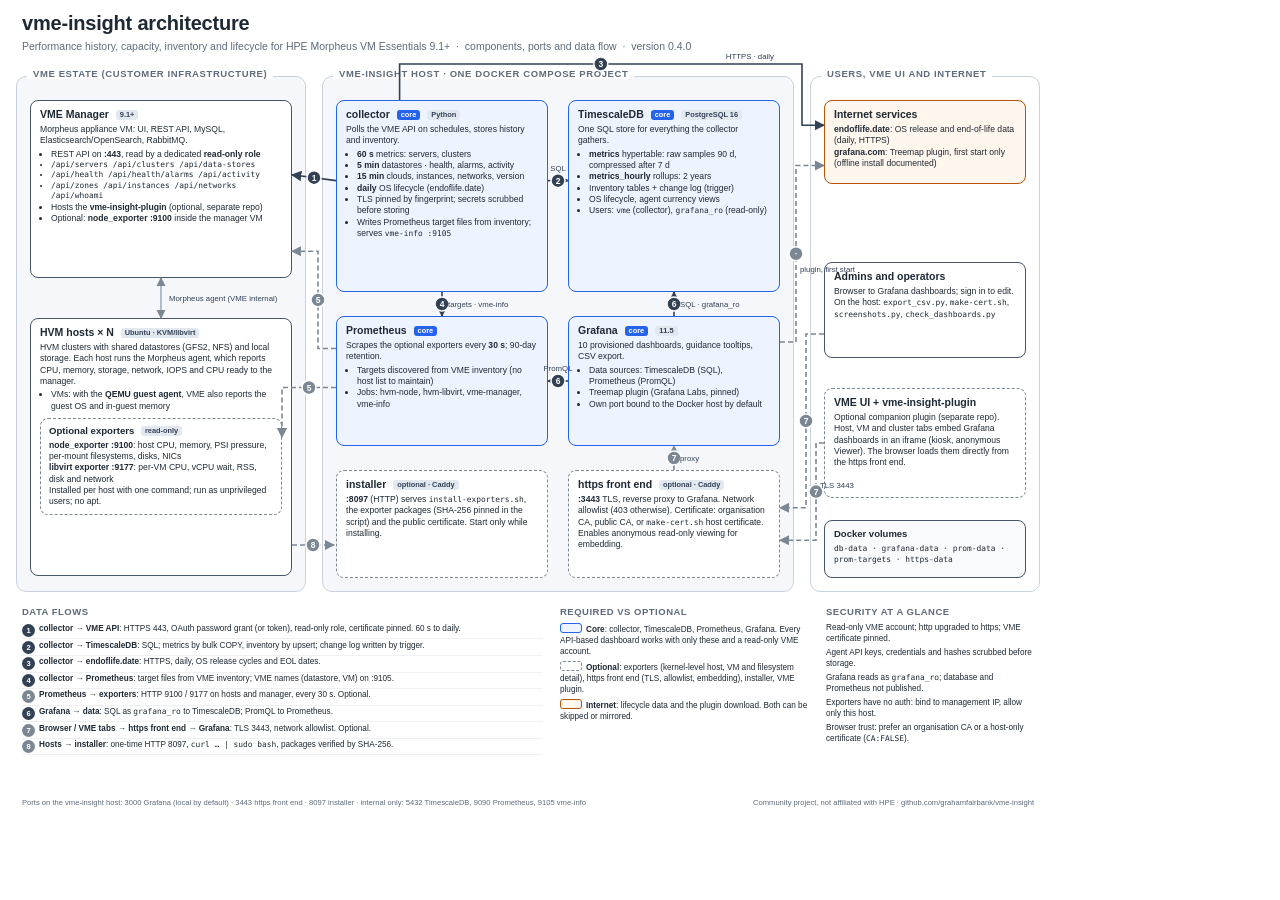
==== docs/architecture/architecture.html @ 0c7e257f "Add one-page architecture diagram docs/architecture/vme-insight-architecture.pdf: components, ports," ====
<!doctype html>
<html lang="en">
<head>
<meta charset="utf-8">
<title>vme-insight architecture</title>
<style>
  @page { size: 11in 8.5in; margin: 0; }
  :root {
    --ink: #1f2933; --muted: #5f6b7a; --line: #c9d2dc; --zone: #f5f7fa;
    --core: #2563eb; --core-bg: #eef4ff; --opt: #7c8794; --opt-bg: #ffffff;
    --ext: #b45309; --ext-bg: #fff7ed; --flow: #334155;
  }
  * { box-sizing: border-box; }
  html, body { margin: 0; padding: 0; }
  body { width: 1056px; height: 816px; position: relative; overflow: hidden; background: #fff;
         font-family: "Inter", "Helvetica Neue", Helvetica, Arial, "Liberation Sans", sans-serif; color: var(--ink); }
  h1 { position: absolute; left: 22px; top: 12px; margin: 0; font-size: 20px; font-weight: 700; letter-spacing: -0.2px; }
  .sub { position: absolute; left: 22px; top: 40px; font-size: 10.5px; color: var(--muted); }
  .zone { position: absolute; border: 1px solid var(--line); background: var(--zone); border-radius: 10px; }
  .zone > .zt { position: absolute; left: 10px; top: -9px; background: #fff; padding: 0 6px; font-size: 9.5px;
                font-weight: 700; letter-spacing: 0.6px; text-transform: uppercase; color: var(--muted); }
  .box { position: absolute; border-radius: 8px; padding: 7px 9px; font-size: 8.6px; line-height: 1.32; background: var(--core-bg);
         border: 1.5px solid var(--core); }
  .box.opt { border: 1.5px dashed var(--opt); background: var(--opt-bg); }
  .box.ext { border: 1.5px solid var(--ext); background: var(--ext-bg); }
  .box.vme { border: 1.5px solid #475569; background: #fff; }
  .box b.t { display: block; font-size: 10.5px; margin-bottom: 2px; }
  .box .tag { display: inline-block; font-size: 7.4px; font-weight: 700; padding: 0 4px; border-radius: 3px; margin-left: 4px;
              vertical-align: 1px; background: #e2e8f0; color: #334155; }
  .box .tag.c { background: var(--core); color: #fff; }
  .box ul { margin: 2px 0 0 0; padding-left: 11px; }
  .box li { margin: 0; }
  .mono { font-family: "DejaVu Sans Mono", Menlo, Consolas, monospace; font-size: 7.9px; }
  svg#flows { position: absolute; left: 0; top: 0; width: 1056px; height: 816px; pointer-events: none; overflow: visible; }
  .badge { font-size: 8.5px; font-weight: 700; fill: #fff; }
  .lbl { font-size: 7.8px; fill: var(--flow); }
  .bottom { position: absolute; top: 606px; height: 182px; font-size: 8.2px; line-height: 1.34; }
  .bottom h3 { margin: 0 0 4px 0; font-size: 9.5px; letter-spacing: 0.5px; text-transform: uppercase; color: var(--muted); }
  table.flows { border-collapse: collapse; width: 100%; }
  table.flows td { padding: 1.3px 4px 1.3px 0; vertical-align: top; border-bottom: 1px solid #edf1f5; }
  table.flows td.n { width: 14px; }
  .dot { display: inline-block; width: 13px; height: 13px; border-radius: 50%; background: var(--flow); color: #fff; font-size: 7.6px;
         font-weight: 700; text-align: center; line-height: 13px; }
  .dot.o { background: var(--opt); }
  .bottom p { margin: 0 0 3px 0; }
  .key span.sw { display: inline-block; width: 22px; height: 10px; border-radius: 3px; vertical-align: -1px; margin-right: 4px; }
  footer { position: absolute; left: 22px; right: 22px; bottom: 9px; font-size: 7.6px; color: var(--muted);
           display: flex; justify-content: space-between; }
</style>
</head>
<body>
<h1>vme-insight architecture</h1>
<div class="sub">Performance history, capacity, inventory and lifecycle for HPE Morpheus VM Essentials 9.1+ &nbsp;·&nbsp; components, ports and data flow &nbsp;·&nbsp; version 0.4.0</div>

<!-- ============================== zones -->
<div class="zone" style="left:16px; top:76px; width:290px; height:516px;"><div class="zt">VME estate (customer infrastructure)</div></div>
<div class="zone" style="left:322px; top:76px; width:472px; height:516px;"><div class="zt">vme-insight host · one Docker Compose project</div></div>
<div class="zone" style="left:810px; top:76px; width:230px; height:516px; background:#fff;"><div class="zt">Users, VME UI and internet</div></div>

<!-- ============================== VME estate -->
<div class="box vme" id="manager" style="left:30px; top:100px; width:262px; height:178px;">
  <b class="t">VME Manager <span class="tag">9.1+</span></b>
  Morpheus appliance VM: UI, REST API, MySQL, Elasticsearch/OpenSearch, RabbitMQ.
  <ul>
    <li>REST API on <b>:443</b>, read by a dedicated <b>read-only role</b></li>
    <li class="mono">/api/servers /api/clusters /api/data-stores</li>
    <li class="mono">/api/health /api/health/alarms /api/activity</li>
    <li class="mono">/api/zones /api/instances /api/networks /api/whoami</li>
    <li>Hosts the <b>vme-insight-plugin</b> (optional, separate repo)</li>
    <li>Optional: <b>node_exporter :9100</b> inside the manager VM</li>
  </ul>
</div>

<div class="box vme" id="hosts" style="left:30px; top:318px; width:262px; height:258px;">
  <b class="t">HVM hosts × N <span class="tag">Ubuntu · KVM/libvirt</span></b>
  HVM clusters with shared datastores (GFS2, NFS) and local storage. Each host runs the Morpheus agent, which reports
  CPU, memory, storage, network, IOPS and CPU ready to the manager.
  <ul>
    <li>VMs: with the <b>QEMU guest agent</b>, VME also reports the guest OS and in-guest memory</li>
  </ul>
  <div class="box opt" id="exporters" style="position:relative; margin-top:6px; left:0; top:0; width:100%; padding:6px 8px;">
    <b class="t" style="font-size:9.6px;">Optional exporters <span class="tag">read-only</span></b>
    <b>node_exporter :9100</b>: host CPU, memory, PSI pressure, per-mount filesystems, disks, NICs<br>
    <b>libvirt exporter :9177</b>: per-VM CPU, vCPU wait, RSS, disk and network<br>
    Installed per host with one command; run as unprivileged users; no apt.
  </div>
</div>

<!-- ============================== vme-insight host -->
<div class="box" id="collector" style="left:336px; top:100px; width:212px; height:192px;">
  <b class="t">collector <span class="tag c">core</span> <span class="tag">Python</span></b>
  Polls the VME API on schedules, stores history and inventory.
  <ul>
    <li><b>60 s</b> metrics: servers, clusters</li>
    <li><b>5 min</b> datastores · health, alarms, activity</li>
    <li><b>15 min</b> clouds, instances, networks, version</li>
    <li><b>daily</b> OS lifecycle (endoflife.date)</li>
    <li>TLS pinned by fingerprint; secrets scrubbed before storing</li>
    <li>Writes Prometheus target files from inventory; serves <span class="mono">vme-info :9105</span></li>
  </ul>
</div>

<div class="box" id="tsdb" style="left:568px; top:100px; width:212px; height:192px;">
  <b class="t">TimescaleDB <span class="tag c">core</span> <span class="tag">PostgreSQL 16</span></b>
  One SQL store for everything the collector gathers.
  <ul>
    <li><b>metrics</b> hypertable: raw samples 90 d, compressed after 7 d</li>
    <li><b>metrics_hourly</b> rollups: 2 years</li>
    <li>Inventory tables + change log (trigger)</li>
    <li>OS lifecycle, agent currency views</li>
    <li>Users: <span class="mono">vme</span> (collector), <span class="mono">grafana_ro</span> (read-only)</li>
  </ul>
</div>

<div class="box" id="prom" style="left:336px; top:316px; width:212px; height:130px;">
  <b class="t">Prometheus <span class="tag c">core</span></b>
  Scrapes the optional exporters every <b>30 s</b>; 90-day retention.
  <ul>
    <li>Targets discovered from VME inventory (no host list to maintain)</li>
    <li>Jobs: hvm-node, hvm-libvirt, vme-manager, vme-info</li>
  </ul>
</div>

<div class="box" id="grafana" style="left:568px; top:316px; width:212px; height:130px;">
  <b class="t">Grafana <span class="tag c">core</span> <span class="tag">11.5</span></b>
  10 provisioned dashboards, guidance tooltips, CSV export.
  <ul>
    <li>Data sources: TimescaleDB (SQL), Prometheus (PromQL)</li>
    <li>Treemap plugin (Grafana Labs, pinned)</li>
    <li>Own port bound to the Docker host by default</li>
  </ul>
</div>

<div class="box opt" id="installer" style="left:336px; top:470px; width:212px; height:108px;">
  <b class="t">installer <span class="tag">optional · Caddy</span></b>
  <b>:8097</b> (HTTP) serves <span class="mono">install-exporters.sh</span>, the exporter packages
  (SHA-256 pinned in the script) and the public certificate. Start only while installing.
</div>

<div class="box opt" id="https" style="left:568px; top:470px; width:212px; height:108px;">
  <b class="t">https front end <span class="tag">optional · Caddy</span></b>
  <b>:3443</b> TLS, reverse proxy to Grafana. Network allowlist (403 otherwise).
  Certificate: organisation CA, public CA, or <span class="mono">make-cert.sh</span> host certificate.
  Enables anonymous read-only viewing for embedding.
</div>

<!-- ============================== right column -->
<div class="box ext" id="internet" style="left:824px; top:100px; width:202px; height:84px;">
  <b class="t">Internet services</b>
  <b>endoflife.date</b>: OS release and end-of-life data (daily, HTTPS)<br>
  <b>grafana.com</b>: Treemap plugin, first start only (offline install documented)
</div>

<div class="box vme" id="browser" style="left:824px; top:262px; width:202px; height:96px;">
  <b class="t">Admins and operators</b>
  Browser to Grafana dashboards; sign in to edit.<br>
  On the host: <span class="mono">export_csv.py</span>, <span class="mono">make-cert.sh</span>,
  <span class="mono">screenshots.py</span>, <span class="mono">check_dashboards.py</span>
</div>

<div class="box opt" id="vmeui" style="left:824px; top:388px; width:202px; height:110px;">
  <b class="t">VME UI + vme-insight-plugin</b>
  Optional companion plugin (separate repo). Host, VM and cluster tabs embed Grafana dashboards in an iframe
  (kiosk, anonymous Viewer). The browser loads them directly from the https front end.
</div>

<div class="box vme" id="docker" style="left:824px; top:520px; width:202px; height:58px; background:#f8fafc;">
  <b class="t" style="font-size:9.5px;">Docker volumes</b>
  <span class="mono">db-data · grafana-data · prom-data · prom-targets · https-data</span>
</div>

<svg id="flows" xmlns="http://www.w3.org/2000/svg">
  <defs>
    <marker id="ah" viewBox="0 0 10 10" refX="9" refY="5" markerWidth="6.5" markerHeight="6.5" orient="auto-start-reverse">
      <path d="M0,0 L10,5 L0,10 z" fill="#334155"/></marker>
    <marker id="ahg" viewBox="0 0 10 10" refX="9" refY="5" markerWidth="6.5" markerHeight="6.5" orient="auto-start-reverse">
      <path d="M0,0 L10,5 L0,10 z" fill="#7c8794"/></marker>
  </defs>
</svg>

<!-- ============================== bottom band -->
<div class="bottom" style="left:22px; width:520px;">
  <h3>Data flows</h3>
  <table class="flows">
    <tr><td class="n"><span class="dot">1</span></td><td><b>collector → VME API</b>: HTTPS 443, OAuth password grant (or token), read-only role, certificate pinned. 60 s to daily.</td></tr>
    <tr><td class="n"><span class="dot">2</span></td><td><b>collector → TimescaleDB</b>: SQL; metrics by bulk COPY, inventory by upsert; change log written by trigger.</td></tr>
    <tr><td class="n"><span class="dot">3</span></td><td><b>collector → endoflife.date</b>: HTTPS, daily, OS release cycles and EOL dates.</td></tr>
    <tr><td class="n"><span class="dot">4</span></td><td><b>collector → Prometheus</b>: target files from VME inventory; VME names (datastore, VM) on :9105.</td></tr>
    <tr><td class="n"><span class="dot o">5</span></td><td><b>Prometheus → exporters</b>: HTTP 9100 / 9177 on hosts and manager, every 30 s. Optional.</td></tr>
    <tr><td class="n"><span class="dot">6</span></td><td><b>Grafana → data</b>: SQL as <span class="mono">grafana_ro</span> to TimescaleDB; PromQL to Prometheus.</td></tr>
    <tr><td class="n"><span class="dot o">7</span></td><td><b>Browser / VME tabs → https front end → Grafana</b>: TLS 3443, network allowlist. Optional.</td></tr>
    <tr><td class="n"><span class="dot o">8</span></td><td><b>Hosts → installer</b>: one-time HTTP 8097, <span class="mono">curl … | sudo bash</span>, packages verified by SHA-256.</td></tr>
  </table>
</div>

<div class="bottom" style="left:560px; width:250px;">
  <h3>Required vs optional</h3>
  <p class="key"><span class="sw" style="background:var(--core-bg); border:1.5px solid var(--core);"></span><b>Core</b>: collector, TimescaleDB, Prometheus, Grafana. Every API-based dashboard works with only these and a read-only VME account.</p>
  <p class="key"><span class="sw" style="border:1.5px dashed var(--opt);"></span><b>Optional</b>: exporters (kernel-level host, VM and filesystem detail), https front end (TLS, allowlist, embedding), installer, VME plugin.</p>
  <p class="key"><span class="sw" style="background:var(--ext-bg); border:1.5px solid var(--ext);"></span><b>Internet</b>: lifecycle data and the plugin download. Both can be skipped or mirrored.</p>
</div>

<div class="bottom" style="left:826px; width:208px;">
  <h3>Security at a glance</h3>
  <p>Read-only VME account; http upgraded to https; VME certificate pinned.</p>
  <p>Agent API keys, credentials and hashes scrubbed before storage.</p>
  <p>Grafana reads as <span class="mono">grafana_ro</span>; database and Prometheus not published.</p>
  <p>Exporters have no auth: bind to management IP, allow only this host.</p>
  <p>Browser trust: prefer an organisation CA or a host-only certificate (<span class="mono">CA:FALSE</span>).</p>
</div>

<footer>
  <span>Ports on the vme-insight host: 3000 Grafana (local by default) · 3443 https front end · 8097 installer · internal only: 5432 TimescaleDB, 9090 Prometheus, 9105 vme-info</span>
  <span>Community project, not affiliated with HPE · github.com/grahamfairbank/vme-insight</span>
</footer>

<script>
// Draw data-flow connectors between boxes. Each path is a list of points; strings are
// "id:side:frac" anchors on a box edge, arrays are absolute points.
function anchor(spec) {
  if (Array.isArray(spec)) return spec;
  const [id, side, frac] = spec.split(':');
  const el = document.getElementById(id), r = el.getBoundingClientRect();
  const f = frac === undefined ? 0.5 : parseFloat(frac);
  return { l: [r.left, r.top + r.height * f], r: [r.right, r.top + r.height * f],
           t: [r.left + r.width * f, r.top], b: [r.left + r.width * f, r.bottom] }[side];
}
const svg = document.getElementById('flows'), NS = 'http://www.w3.org/2000/svg';
function flow(points, n, opt, badgeAt, label) {
  const pts = points.map(p => typeof p === 'function' ? p() : anchor(p));
  const path = document.createElementNS(NS, 'path');
  path.setAttribute('d', pts.map((p, i) => (i ? 'L' : 'M') + p[0].toFixed(1) + ',' + p[1].toFixed(1)).join(' '));
  path.setAttribute('fill', 'none');
  path.setAttribute('stroke', opt ? '#7c8794' : '#334155');
  path.setAttribute('stroke-width', '1.6');
  if (opt) path.setAttribute('stroke-dasharray', '5 3');
  path.setAttribute('marker-end', opt ? 'url(#ahg)' : 'url(#ah)');
  svg.appendChild(path);
  // badge on the chosen segment's midpoint
  const i = Math.min(badgeAt || 0, pts.length - 2), a = pts[i], b = pts[i + 1];
  const x = (a[0] + b[0]) / 2, y = (a[1] + b[1]) / 2;
  const c = document.createElementNS(NS, 'circle');
  c.setAttribute('cx', x); c.setAttribute('cy', y); c.setAttribute('r', 7);
  c.setAttribute('fill', opt ? '#7c8794' : '#334155'); c.setAttribute('stroke', '#fff'); c.setAttribute('stroke-width', '1.5');
  svg.appendChild(c);
  const t = document.createElementNS(NS, 'text');
  t.setAttribute('x', x); t.setAttribute('y', y + 3); t.setAttribute('text-anchor', 'middle'); t.setAttribute('class', 'badge');
  t.textContent = n; svg.appendChild(t);
  if (label) {
    const l = document.createElementNS(NS, 'text');
    l.setAttribute('x', x + label[1]); l.setAttribute('y', y + label[2]); l.setAttribute('class', 'lbl');
    l.setAttribute('text-anchor', label[3] || 'middle'); l.textContent = label[0]; svg.appendChild(l);
  }
}
const X = (id, side) => anchor(id + ':' + side);
// 1 collector -> VME manager (API)
flow(['collector:l:0.42', 'manager:r:0.42'], 1, false, 0);
// 2 collector -> TimescaleDB
flow(['collector:r:0.42', 'tsdb:l:0.42'], 2, false, 0, ['SQL', 0, -10]);
// 3 collector -> endoflife.date (over the top)
flow(['collector:t:0.3', () => [anchor('collector:t:0.3')[0], 64], () => [802, 64], () => [802, anchor('internet:l:0.3')[1]], 'internet:l:0.3'], 3, false, 1, ['HTTPS · daily', 125, -5, 'start']);
// 4 collector -> Prometheus (targets)
flow(['collector:b:0.5', 'prom:t:0.5'], 4, false, 0, ['targets · vme-info', 6, 3, 'start']);
// 5 Prometheus -> exporters on hosts, and -> manager node_exporter
flow(['prom:l:0.55', () => [X('exporters','r')[0] + 0, anchor('prom:l:0.55')[1]], 'exporters:r:0.2'], 5, true, 0);
flow(['prom:l:0.25', () => [318, anchor('prom:l:0.25')[1]], () => [318, anchor('manager:r:0.85')[1]], 'manager:r:0.85'], 5, true, 1);
// 6 Grafana -> TimescaleDB (SQL) and -> Prometheus (PromQL)
flow(['grafana:t:0.5', 'tsdb:b:0.5'], 6, false, 0, ['SQL · grafana_ro', 6, 3, 'start']);
flow(['grafana:l:0.5', 'prom:r:0.5'], 6, false, 0, ['PromQL', 0, -10]);
// 7 browser and VME UI -> https front end -> Grafana
flow(['browser:l:0.75', () => [806, anchor('browser:l:0.75')[1]], () => [806, anchor('https:r:0.35')[1]], 'https:r:0.35'], 7, true, 1);
flow(['vmeui:l:0.5', () => [816, anchor('vmeui:l:0.5')[1]], () => [816, anchor('https:r:0.65')[1]], 'https:r:0.65'], 7, true, 1, ['TLS 3443', 4, -4, 'start']);
flow(['https:t:0.5', 'grafana:b:0.5'], 7, true, 0, ['proxy', 6, 3, 'start']);
// 8 hosts -> installer (one time)
flow(['hosts:r:0.88', () => [anchor('installer:l:0.5')[0] - 2, anchor('hosts:r:0.88')[1]]], 8, true, 0);
// Grafana -> grafana.com plugin (first start)
flow(['grafana:r:0.2', () => [796, anchor('grafana:r:0.2')[1]], () => [796, anchor('internet:l:0.78')[1]], 'internet:l:0.78'], '·', true, 1, ['plugin, first start', 4, 18, 'start']);
// manager <-> hosts: Morpheus agent (VME internal)
(function () {
  const a = anchor('hosts:t:0.5'), b = anchor('manager:b:0.5');
  const p = document.createElementNS(NS, 'path');
  p.setAttribute('d', `M${a[0]},${a[1]} L${b[0]},${b[1]}`); p.setAttribute('stroke', '#94a3b8'); p.setAttribute('stroke-width', '1.4');
  p.setAttribute('marker-end', 'url(#ahg)'); p.setAttribute('marker-start', 'url(#ahg)'); svg.appendChild(p);
  const t = document.createElementNS(NS, 'text'); t.setAttribute('x', a[0] + 8); t.setAttribute('y', (a[1] + b[1]) / 2 + 3);
  t.setAttribute('class', 'lbl'); t.textContent = 'Morpheus agent (VME internal)'; svg.appendChild(t);
})();
document.body.setAttribute('data-ready', '1');
</script>
</body>
</html>
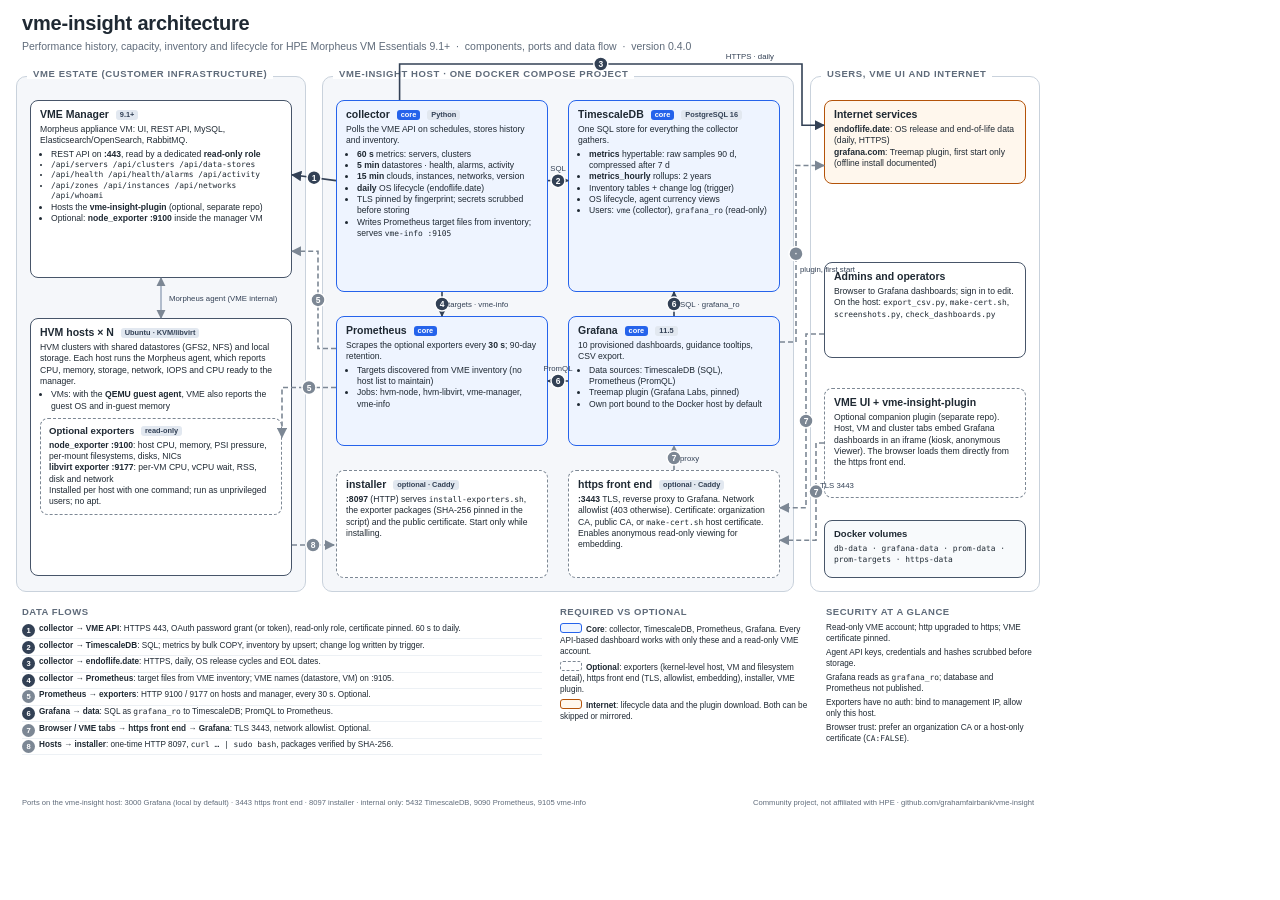
==== commit ee49d411: "US English throughout docs, dashboards and diagrams; regenerate assets Spelling only (color, organiz" ====
--- a/docs/architecture/architecture.html
+++ b/docs/architecture/architecture.html
@@ -140,7 +140,7 @@
 <div class="box opt" id="https" style="left:568px; top:470px; width:212px; height:108px;">
   <b class="t">https front end <span class="tag">optional · Caddy</span></b>
   <b>:3443</b> TLS, reverse proxy to Grafana. Network allowlist (403 otherwise).
-  Certificate: organisation CA, public CA, or <span class="mono">make-cert.sh</span> host certificate.
+  Certificate: organization CA, public CA, or <span class="mono">make-cert.sh</span> host certificate.
   Enables anonymous read-only viewing for embedding.
 </div>
 
@@ -206,7 +206,7 @@
   <p>Agent API keys, credentials and hashes scrubbed before storage.</p>
   <p>Grafana reads as <span class="mono">grafana_ro</span>; database and Prometheus not published.</p>
   <p>Exporters have no auth: bind to management IP, allow only this host.</p>
-  <p>Browser trust: prefer an organisation CA or a host-only certificate (<span class="mono">CA:FALSE</span>).</p>
+  <p>Browser trust: prefer an organization CA or a host-only certificate (<span class="mono">CA:FALSE</span>).</p>
 </div>
 
 <footer>
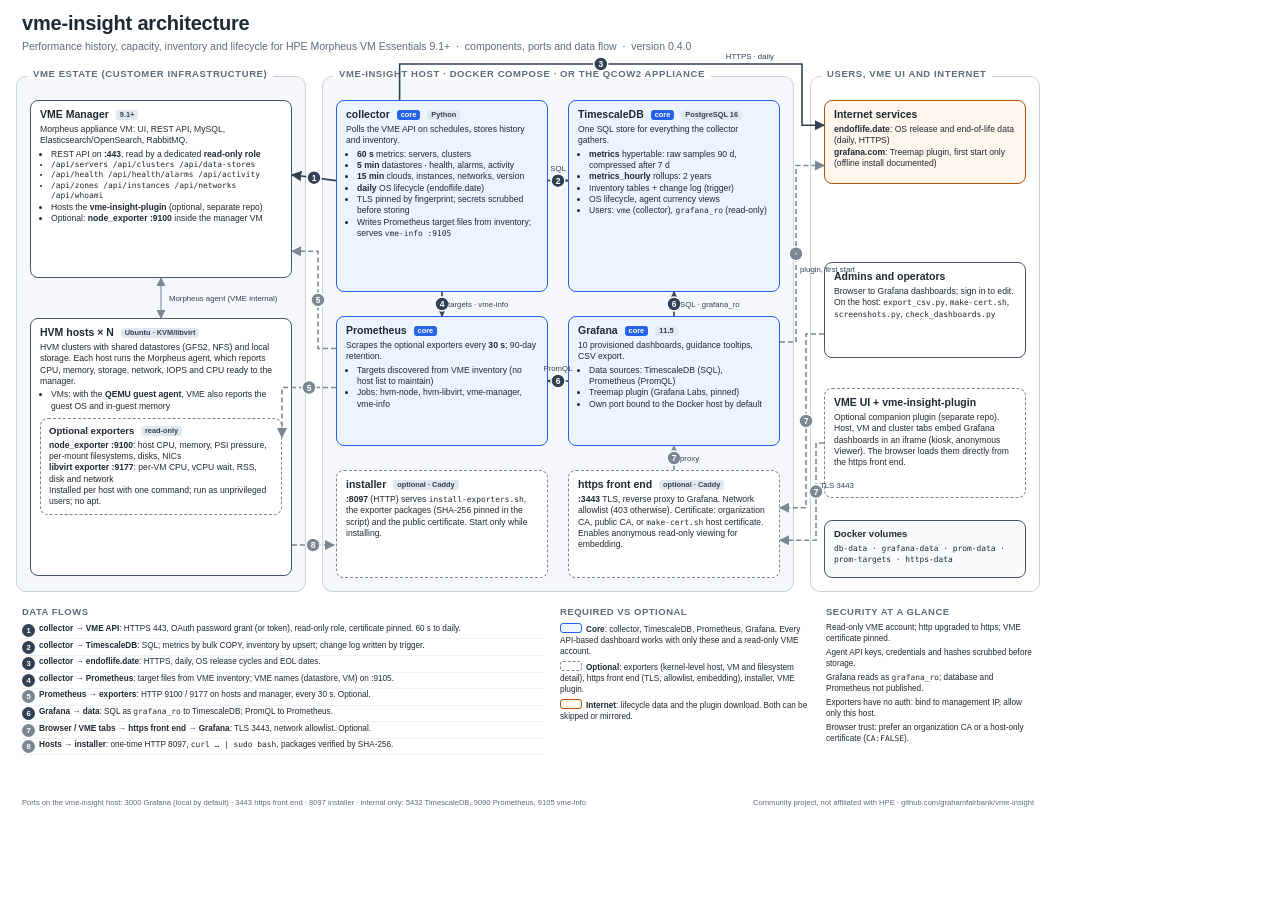
==== commit d99f9189: "Add a QCOW2 virtual appliance for HPE Morpheus VM Essentials appliance/build.sh builds a Debian 13 c" ====
--- a/docs/architecture/architecture.html
+++ b/docs/architecture/architecture.html
@@ -54,7 +54,7 @@
 
 <!-- ============================== zones -->
 <div class="zone" style="left:16px; top:76px; width:290px; height:516px;"><div class="zt">VME estate (customer infrastructure)</div></div>
-<div class="zone" style="left:322px; top:76px; width:472px; height:516px;"><div class="zt">vme-insight host · one Docker Compose project</div></div>
+<div class="zone" style="left:322px; top:76px; width:472px; height:516px;"><div class="zt">vme-insight host · Docker Compose · or the QCOW2 appliance</div></div>
 <div class="zone" style="left:810px; top:76px; width:230px; height:516px; background:#fff;"><div class="zt">Users, VME UI and internet</div></div>
 
 <!-- ============================== VME estate -->
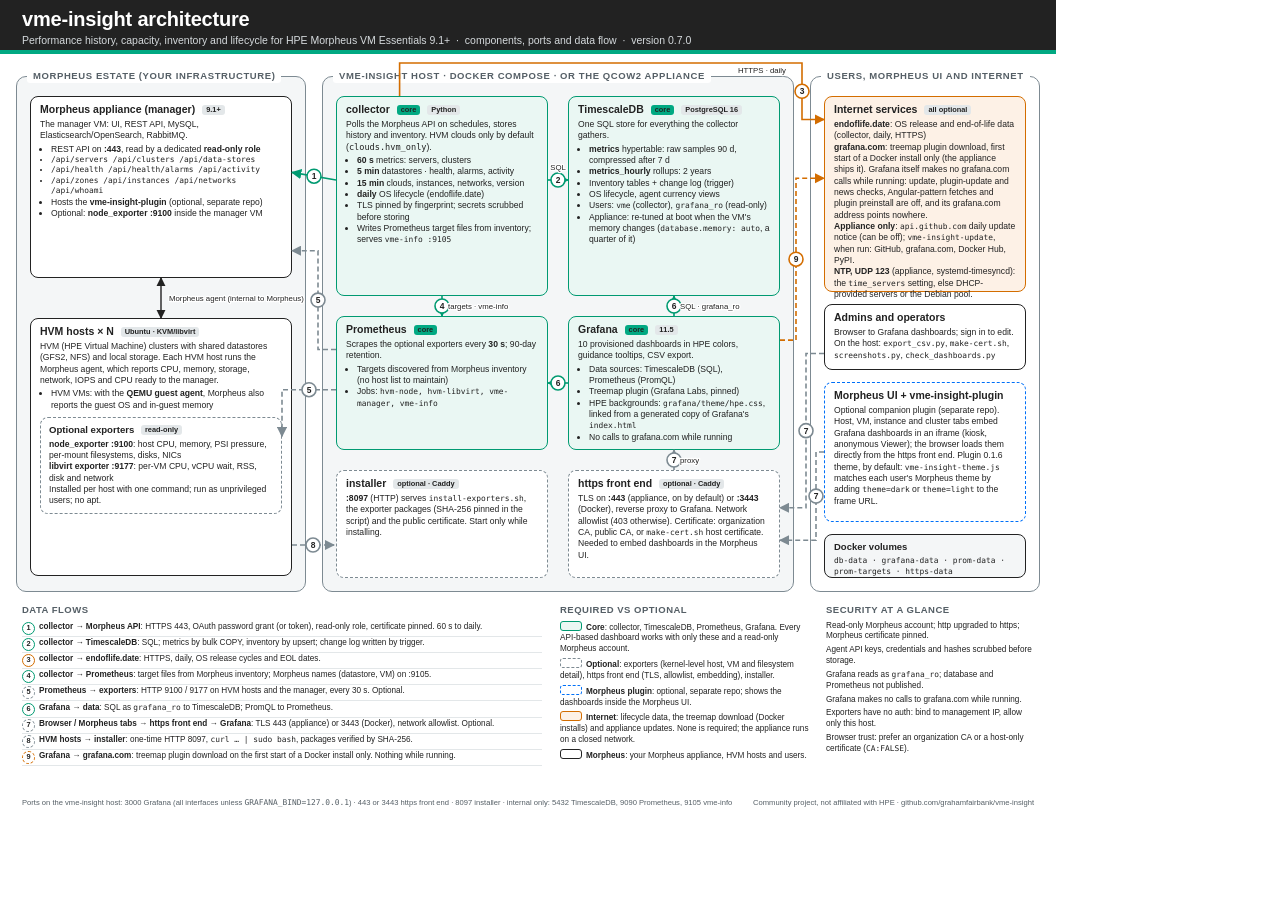
==== commit 6095f72e: "0.7.0 (unreleased): HPE colors and backgrounds, real shared-storage use, HVM clouds only, more appli" ====
--- a/docs/architecture/architecture.html
+++ b/docs/architecture/architecture.html
@@ -5,62 +5,70 @@
 <title>vme-insight architecture</title>
 <style>
   @page { size: 11in 8.5in; margin: 0; }
+  /* HPE Design System colors, as in the dashboards (vme-insight 0.7.0). Text is ink or muted (4.5:1 or more);
+     the palette colors are used for borders, lines and fills (3:1 or more against their background). */
   :root {
-    --ink: #1f2933; --muted: #5f6b7a; --line: #c9d2dc; --zone: #f5f7fa;
-    --core: #2563eb; --core-bg: #eef4ff; --opt: #7c8794; --opt-bg: #ffffff;
-    --ext: #b45309; --ext-bg: #fff7ed; --flow: #334155;
+    --ink: #222222; --muted: #555f66; --line: #7d8a92; --zone: #f4f6f7; --hair: #e3e7e9;
+    --brand: #01a982; --core: #009a71; --core-bg: #eaf7f3; --opt: #7d8a92; --opt-bg: #ffffff;
+    --ext: #d36d00; --ext-bg: #fdf1e6; --info: #0070f8; --info-bg: #eaf2fe; --mor: #222222; --dark: #222222;
   }
   * { box-sizing: border-box; }
   html, body { margin: 0; padding: 0; }
-  body { width: 1056px; height: 816px; position: relative; overflow: hidden; background: #fff;
-         font-family: "Inter", "Helvetica Neue", Helvetica, Arial, "Liberation Sans", sans-serif; color: var(--ink); }
-  h1 { position: absolute; left: 22px; top: 12px; margin: 0; font-size: 20px; font-weight: 700; letter-spacing: -0.2px; }
-  .sub { position: absolute; left: 22px; top: 40px; font-size: 10.5px; color: var(--muted); }
+  body { width: 1056px; height: 816px; position: relative; overflow: hidden; background: #ffffff;
+         font-family: "Inter", "Helvetica Neue", Helvetica, Arial, "Liberation Sans", sans-serif; color: var(--ink);
+         -webkit-print-color-adjust: exact; print-color-adjust: exact; }
+  .hbar { position: absolute; left: 0; top: 0; width: 1056px; height: 54px; background: var(--dark);
+          border-bottom: 4px solid var(--brand); }
+  h1 { position: absolute; left: 22px; top: 8px; margin: 0; font-size: 20px; font-weight: 700; letter-spacing: -0.2px; color: #ffffff; }
+  .sub { position: absolute; left: 22px; top: 34px; font-size: 10.5px; color: #d5dadd; }
   .zone { position: absolute; border: 1px solid var(--line); background: var(--zone); border-radius: 10px; }
-  .zone > .zt { position: absolute; left: 10px; top: -9px; background: #fff; padding: 0 6px; font-size: 9.5px;
-                font-weight: 700; letter-spacing: 0.6px; text-transform: uppercase; color: var(--muted); }
-  .box { position: absolute; border-radius: 8px; padding: 7px 9px; font-size: 8.6px; line-height: 1.32; background: var(--core-bg);
+  .zone > .zt { position: absolute; left: 10px; top: -8px; background: #ffffff; padding: 0 6px; font-size: 9.5px; line-height: 14px;
+                font-weight: 700; letter-spacing: 0.6px; text-transform: uppercase; color: var(--muted); border-radius: 3px; }
+  .box { position: absolute; border-radius: 8px; padding: 6px 9px; font-size: 8.6px; line-height: 1.32; background: var(--core-bg);
          border: 1.5px solid var(--core); }
   .box.opt { border: 1.5px dashed var(--opt); background: var(--opt-bg); }
   .box.ext { border: 1.5px solid var(--ext); background: var(--ext-bg); }
-  .box.vme { border: 1.5px solid #475569; background: #fff; }
+  .box.mor { border: 1.5px solid var(--mor); background: #ffffff; }
+  .box.plug { border: 1.5px dashed var(--info); background: #ffffff; }
   .box b.t { display: block; font-size: 10.5px; margin-bottom: 2px; }
   .box .tag { display: inline-block; font-size: 7.4px; font-weight: 700; padding: 0 4px; border-radius: 3px; margin-left: 4px;
-              vertical-align: 1px; background: #e2e8f0; color: #334155; }
-  .box .tag.c { background: var(--core); color: #fff; }
+              vertical-align: 1px; background: #e3e7e9; color: var(--ink); }
+  .box .tag.c { background: var(--brand); color: var(--ink); }
   .box ul { margin: 2px 0 0 0; padding-left: 11px; }
   .box li { margin: 0; }
   .mono { font-family: "DejaVu Sans Mono", Menlo, Consolas, monospace; font-size: 7.9px; }
   svg#flows { position: absolute; left: 0; top: 0; width: 1056px; height: 816px; pointer-events: none; overflow: visible; }
-  .badge { font-size: 8.5px; font-weight: 700; fill: #fff; }
-  .lbl { font-size: 7.8px; fill: var(--flow); }
-  .bottom { position: absolute; top: 606px; height: 182px; font-size: 8.2px; line-height: 1.34; }
+  .badge { font-size: 8.5px; font-weight: 700; fill: #222222; }
+  .lbl { font-size: 7.8px; fill: #222222; paint-order: stroke; stroke: #ffffff; stroke-width: 2.6px; stroke-linejoin: round; }
+  .bottom { position: absolute; top: 604px; height: 180px; font-size: 8.2px; line-height: 1.32; }
   .bottom h3 { margin: 0 0 4px 0; font-size: 9.5px; letter-spacing: 0.5px; text-transform: uppercase; color: var(--muted); }
   table.flows { border-collapse: collapse; width: 100%; }
-  table.flows td { padding: 1.3px 4px 1.3px 0; vertical-align: top; border-bottom: 1px solid #edf1f5; }
-  table.flows td.n { width: 14px; }
-  .dot { display: inline-block; width: 13px; height: 13px; border-radius: 50%; background: var(--flow); color: #fff; font-size: 7.6px;
-         font-weight: 700; text-align: center; line-height: 13px; }
-  .dot.o { background: var(--opt); }
+  table.flows td { padding: 1.1px 4px 1.1px 0; vertical-align: top; border-bottom: 1px solid var(--hair); }
+  table.flows td.n { width: 16px; }
+  .dot { display: inline-block; width: 13px; height: 13px; border-radius: 50%; background: #ffffff; border: 1.6px solid var(--core);
+         color: var(--ink); font-size: 7.4px; font-weight: 700; text-align: center; line-height: 10px; }
+  .dot.o { border: 1.6px dashed var(--opt); }
+  .dot.x { border-color: var(--ext); }
   .bottom p { margin: 0 0 3px 0; }
   .key span.sw { display: inline-block; width: 22px; height: 10px; border-radius: 3px; vertical-align: -1px; margin-right: 4px; }
-  footer { position: absolute; left: 22px; right: 22px; bottom: 9px; font-size: 7.6px; color: var(--muted);
-           display: flex; justify-content: space-between; }
+  footer { position: absolute; left: 22px; right: 22px; bottom: 8px; font-size: 7.6px; line-height: 1.3; color: var(--muted);
+           display: flex; justify-content: space-between; gap: 16px; }
 </style>
 </head>
 <body>
+<div class="hbar"></div>
 <h1>vme-insight architecture</h1>
-<div class="sub">Performance history, capacity, inventory and lifecycle for HPE Morpheus VM Essentials 9.1+ &nbsp;·&nbsp; components, ports and data flow &nbsp;·&nbsp; version 0.4.0</div>
+<div class="sub">Performance history, capacity, inventory and lifecycle for HPE Morpheus VM Essentials 9.1+ &nbsp;·&nbsp; components, ports and data flow &nbsp;·&nbsp; version 0.7.0</div>
 
 <!-- ============================== zones -->
-<div class="zone" style="left:16px; top:76px; width:290px; height:516px;"><div class="zt">VME estate (customer infrastructure)</div></div>
+<div class="zone" style="left:16px; top:76px; width:290px; height:516px;"><div class="zt">Morpheus estate (your infrastructure)</div></div>
 <div class="zone" style="left:322px; top:76px; width:472px; height:516px;"><div class="zt">vme-insight host · Docker Compose · or the QCOW2 appliance</div></div>
-<div class="zone" style="left:810px; top:76px; width:230px; height:516px; background:#fff;"><div class="zt">Users, VME UI and internet</div></div>
-
-<!-- ============================== VME estate -->
-<div class="box vme" id="manager" style="left:30px; top:100px; width:262px; height:178px;">
-  <b class="t">VME Manager <span class="tag">9.1+</span></b>
-  Morpheus appliance VM: UI, REST API, MySQL, Elasticsearch/OpenSearch, RabbitMQ.
+<div class="zone" style="left:810px; top:76px; width:230px; height:516px; background:#ffffff;"><div class="zt">Users, Morpheus UI and internet</div></div>
+
+<!-- ============================== Morpheus estate -->
+<div class="box mor" id="manager" style="left:30px; top:96px; width:262px; height:182px;">
+  <b class="t">Morpheus appliance (manager) <span class="tag">9.1+</span></b>
+  The manager VM: UI, REST API, MySQL, Elasticsearch/OpenSearch, RabbitMQ.
   <ul>
     <li>REST API on <b>:443</b>, read by a dedicated <b>read-only role</b></li>
     <li class="mono">/api/servers /api/clusters /api/data-stores</li>
@@ -71,12 +79,12 @@
   </ul>
 </div>
 
-<div class="box vme" id="hosts" style="left:30px; top:318px; width:262px; height:258px;">
+<div class="box mor" id="hosts" style="left:30px; top:318px; width:262px; height:258px;">
   <b class="t">HVM hosts × N <span class="tag">Ubuntu · KVM/libvirt</span></b>
-  HVM clusters with shared datastores (GFS2, NFS) and local storage. Each host runs the Morpheus agent, which reports
-  CPU, memory, storage, network, IOPS and CPU ready to the manager.
-  <ul>
-    <li>VMs: with the <b>QEMU guest agent</b>, VME also reports the guest OS and in-guest memory</li>
+  HVM (HPE Virtual Machine) clusters with shared datastores (GFS2, NFS) and local storage. Each HVM host runs the
+  Morpheus agent, which reports CPU, memory, storage, network, IOPS and CPU ready to the manager.
+  <ul>
+    <li>HVM VMs: with the <b>QEMU guest agent</b>, Morpheus also reports the guest OS and in-guest memory</li>
   </ul>
   <div class="box opt" id="exporters" style="position:relative; margin-top:6px; left:0; top:0; width:100%; padding:6px 8px;">
     <b class="t" style="font-size:9.6px;">Optional exporters <span class="tag">read-only</span></b>
@@ -87,9 +95,9 @@
 </div>
 
 <!-- ============================== vme-insight host -->
-<div class="box" id="collector" style="left:336px; top:100px; width:212px; height:192px;">
+<div class="box" id="collector" style="left:336px; top:96px; width:212px; height:200px;">
   <b class="t">collector <span class="tag c">core</span> <span class="tag">Python</span></b>
-  Polls the VME API on schedules, stores history and inventory.
+  Polls the Morpheus API on schedules, stores history and inventory. HVM clouds only by default (<code>clouds.hvm_only</code>).
   <ul>
     <li><b>60 s</b> metrics: servers, clusters</li>
     <li><b>5 min</b> datastores · health, alarms, activity</li>
@@ -100,7 +108,7 @@
   </ul>
 </div>
 
-<div class="box" id="tsdb" style="left:568px; top:100px; width:212px; height:192px;">
+<div class="box" id="tsdb" style="left:568px; top:96px; width:212px; height:200px;">
   <b class="t">TimescaleDB <span class="tag c">core</span> <span class="tag">PostgreSQL 16</span></b>
   One SQL store for everything the collector gathers.
   <ul>
@@ -109,25 +117,27 @@
     <li>Inventory tables + change log (trigger)</li>
     <li>OS lifecycle, agent currency views</li>
     <li>Users: <span class="mono">vme</span> (collector), <span class="mono">grafana_ro</span> (read-only)</li>
-  </ul>
-</div>
-
-<div class="box" id="prom" style="left:336px; top:316px; width:212px; height:130px;">
+    <li>Appliance: re-tuned at boot when the VM's memory changes (<span class="mono">database.memory: auto</span>, a quarter of it)</li>
+  </ul>
+</div>
+
+<div class="box" id="prom" style="left:336px; top:316px; width:212px; height:134px;">
   <b class="t">Prometheus <span class="tag c">core</span></b>
   Scrapes the optional exporters every <b>30 s</b>; 90-day retention.
   <ul>
-    <li>Targets discovered from VME inventory (no host list to maintain)</li>
-    <li>Jobs: hvm-node, hvm-libvirt, vme-manager, vme-info</li>
-  </ul>
-</div>
-
-<div class="box" id="grafana" style="left:568px; top:316px; width:212px; height:130px;">
+    <li>Targets discovered from Morpheus inventory (no host list to maintain)</li>
+    <li>Jobs: <span class="mono">hvm-node, hvm-libvirt, vme-manager, vme-info</span></li>
+  </ul>
+</div>
+
+<div class="box" id="grafana" style="left:568px; top:316px; width:212px; height:134px;">
   <b class="t">Grafana <span class="tag c">core</span> <span class="tag">11.5</span></b>
-  10 provisioned dashboards, guidance tooltips, CSV export.
+  10 provisioned dashboards in HPE colors, guidance tooltips, CSV export.
   <ul>
     <li>Data sources: TimescaleDB (SQL), Prometheus (PromQL)</li>
     <li>Treemap plugin (Grafana Labs, pinned)</li>
-    <li>Own port bound to the Docker host by default</li>
+    <li>HPE backgrounds: <span class="mono">grafana/theme/hpe.css</span>, linked from a generated copy of Grafana's <span class="mono">index.html</span></li>
+    <li>No calls to grafana.com while running</li>
   </ul>
 </div>
 
@@ -139,42 +149,54 @@
 
 <div class="box opt" id="https" style="left:568px; top:470px; width:212px; height:108px;">
   <b class="t">https front end <span class="tag">optional · Caddy</span></b>
-  <b>:3443</b> TLS, reverse proxy to Grafana. Network allowlist (403 otherwise).
-  Certificate: organization CA, public CA, or <span class="mono">make-cert.sh</span> host certificate.
-  Enables anonymous read-only viewing for embedding.
+  TLS on <b>:443</b> (appliance, on by default) or <b>:3443</b> (Docker), reverse proxy to Grafana.
+  Network allowlist (403 otherwise). Certificate: organization CA, public CA, or <span class="mono">make-cert.sh</span>
+  host certificate. Needed to embed dashboards in the Morpheus UI.
 </div>
 
 <!-- ============================== right column -->
-<div class="box ext" id="internet" style="left:824px; top:100px; width:202px; height:84px;">
-  <b class="t">Internet services</b>
-  <b>endoflife.date</b>: OS release and end-of-life data (daily, HTTPS)<br>
-  <b>grafana.com</b>: Treemap plugin, first start only (offline install documented)
-</div>
-
-<div class="box vme" id="browser" style="left:824px; top:262px; width:202px; height:96px;">
+<div class="box ext" id="internet" style="left:824px; top:96px; width:202px; height:196px;">
+  <b class="t">Internet services <span class="tag">all optional</span></b>
+  <b>endoflife.date</b>: OS release and end-of-life data (collector, daily, HTTPS)<br>
+  <b>grafana.com</b>: treemap plugin download, first start of a Docker install only (the appliance ships it).
+  Grafana itself makes no grafana.com calls while running: update, plugin-update and news checks, Angular-pattern
+  fetches and plugin preinstall are off, and its grafana.com address points nowhere.<br>
+  <b>Appliance only</b>: <span class="mono">api.github.com</span> daily update notice (can be off);
+  <span class="mono">vme-insight-update</span>, when run: GitHub, grafana.com, Docker Hub, PyPI.<br>
+  <b>NTP, UDP 123</b> (appliance, systemd-timesyncd): the <span class="mono">time_servers</span> setting, else
+  DHCP-provided servers or the Debian pool.
+</div>
+
+<div class="box mor" id="browser" style="left:824px; top:304px; width:202px; height:66px;">
   <b class="t">Admins and operators</b>
-  Browser to Grafana dashboards; sign in to edit.<br>
+  Browser to Grafana dashboards; sign in to edit.
   On the host: <span class="mono">export_csv.py</span>, <span class="mono">make-cert.sh</span>,
   <span class="mono">screenshots.py</span>, <span class="mono">check_dashboards.py</span>
 </div>
 
-<div class="box opt" id="vmeui" style="left:824px; top:388px; width:202px; height:110px;">
-  <b class="t">VME UI + vme-insight-plugin</b>
-  Optional companion plugin (separate repo). Host, VM and cluster tabs embed Grafana dashboards in an iframe
-  (kiosk, anonymous Viewer). The browser loads them directly from the https front end.
-</div>
-
-<div class="box vme" id="docker" style="left:824px; top:520px; width:202px; height:58px; background:#f8fafc;">
-  <b class="t" style="font-size:9.5px;">Docker volumes</b>
+<div class="box plug" id="vmeui" style="left:824px; top:382px; width:202px; height:140px;">
+  <b class="t">Morpheus UI + vme-insight-plugin</b>
+  Optional companion plugin (separate repo). Host, VM, instance and cluster tabs embed Grafana dashboards in an
+  iframe (kiosk, anonymous Viewer); the browser loads them directly from the https front end.
+  Plugin 0.1.6 theme, by default: <span class="mono">vme-insight-theme.js</span> matches each user's Morpheus theme
+  by adding <span class="mono">theme=dark</span> or <span class="mono">theme=light</span> to the frame URL.
+</div>
+
+<div class="box mor" id="docker" style="left:824px; top:534px; width:202px; height:44px; background:#f4f6f7;">
+  <b class="t" style="font-size:9.5px; margin-bottom:1px;">Docker volumes</b>
   <span class="mono">db-data · grafana-data · prom-data · prom-targets · https-data</span>
 </div>
 
 <svg id="flows" xmlns="http://www.w3.org/2000/svg">
   <defs>
-    <marker id="ah" viewBox="0 0 10 10" refX="9" refY="5" markerWidth="6.5" markerHeight="6.5" orient="auto-start-reverse">
-      <path d="M0,0 L10,5 L0,10 z" fill="#334155"/></marker>
+    <marker id="ahc" viewBox="0 0 10 10" refX="9" refY="5" markerWidth="6.5" markerHeight="6.5" orient="auto-start-reverse">
+      <path d="M0,0 L10,5 L0,10 z" fill="#009a71"/></marker>
+    <marker id="ahx" viewBox="0 0 10 10" refX="9" refY="5" markerWidth="6.5" markerHeight="6.5" orient="auto-start-reverse">
+      <path d="M0,0 L10,5 L0,10 z" fill="#d36d00"/></marker>
     <marker id="ahg" viewBox="0 0 10 10" refX="9" refY="5" markerWidth="6.5" markerHeight="6.5" orient="auto-start-reverse">
-      <path d="M0,0 L10,5 L0,10 z" fill="#7c8794"/></marker>
+      <path d="M0,0 L10,5 L0,10 z" fill="#7d8a92"/></marker>
+    <marker id="ahk" viewBox="0 0 10 10" refX="9" refY="5" markerWidth="6.5" markerHeight="6.5" orient="auto-start-reverse">
+      <path d="M0,0 L10,5 L0,10 z" fill="#222222"/></marker>
   </defs>
 </svg>
 
@@ -182,36 +204,40 @@
 <div class="bottom" style="left:22px; width:520px;">
   <h3>Data flows</h3>
   <table class="flows">
-    <tr><td class="n"><span class="dot">1</span></td><td><b>collector → VME API</b>: HTTPS 443, OAuth password grant (or token), read-only role, certificate pinned. 60 s to daily.</td></tr>
+    <tr><td class="n"><span class="dot">1</span></td><td><b>collector → Morpheus API</b>: HTTPS 443, OAuth password grant (or token), read-only role, certificate pinned. 60 s to daily.</td></tr>
     <tr><td class="n"><span class="dot">2</span></td><td><b>collector → TimescaleDB</b>: SQL; metrics by bulk COPY, inventory by upsert; change log written by trigger.</td></tr>
-    <tr><td class="n"><span class="dot">3</span></td><td><b>collector → endoflife.date</b>: HTTPS, daily, OS release cycles and EOL dates.</td></tr>
-    <tr><td class="n"><span class="dot">4</span></td><td><b>collector → Prometheus</b>: target files from VME inventory; VME names (datastore, VM) on :9105.</td></tr>
-    <tr><td class="n"><span class="dot o">5</span></td><td><b>Prometheus → exporters</b>: HTTP 9100 / 9177 on hosts and manager, every 30 s. Optional.</td></tr>
+    <tr><td class="n"><span class="dot x">3</span></td><td><b>collector → endoflife.date</b>: HTTPS, daily, OS release cycles and EOL dates.</td></tr>
+    <tr><td class="n"><span class="dot">4</span></td><td><b>collector → Prometheus</b>: target files from Morpheus inventory; Morpheus names (datastore, VM) on :9105.</td></tr>
+    <tr><td class="n"><span class="dot o">5</span></td><td><b>Prometheus → exporters</b>: HTTP 9100 / 9177 on HVM hosts and the manager, every 30 s. Optional.</td></tr>
     <tr><td class="n"><span class="dot">6</span></td><td><b>Grafana → data</b>: SQL as <span class="mono">grafana_ro</span> to TimescaleDB; PromQL to Prometheus.</td></tr>
-    <tr><td class="n"><span class="dot o">7</span></td><td><b>Browser / VME tabs → https front end → Grafana</b>: TLS 3443, network allowlist. Optional.</td></tr>
-    <tr><td class="n"><span class="dot o">8</span></td><td><b>Hosts → installer</b>: one-time HTTP 8097, <span class="mono">curl … | sudo bash</span>, packages verified by SHA-256.</td></tr>
+    <tr><td class="n"><span class="dot o">7</span></td><td><b>Browser / Morpheus tabs → https front end → Grafana</b>: TLS 443 (appliance) or 3443 (Docker), network allowlist. Optional.</td></tr>
+    <tr><td class="n"><span class="dot o">8</span></td><td><b>HVM hosts → installer</b>: one-time HTTP 8097, <span class="mono">curl … | sudo bash</span>, packages verified by SHA-256.</td></tr>
+    <tr><td class="n"><span class="dot o x">9</span></td><td><b>Grafana → grafana.com</b>: treemap plugin download on the first start of a Docker install only. Nothing while running.</td></tr>
   </table>
 </div>
 
 <div class="bottom" style="left:560px; width:250px;">
   <h3>Required vs optional</h3>
-  <p class="key"><span class="sw" style="background:var(--core-bg); border:1.5px solid var(--core);"></span><b>Core</b>: collector, TimescaleDB, Prometheus, Grafana. Every API-based dashboard works with only these and a read-only VME account.</p>
-  <p class="key"><span class="sw" style="border:1.5px dashed var(--opt);"></span><b>Optional</b>: exporters (kernel-level host, VM and filesystem detail), https front end (TLS, allowlist, embedding), installer, VME plugin.</p>
-  <p class="key"><span class="sw" style="background:var(--ext-bg); border:1.5px solid var(--ext);"></span><b>Internet</b>: lifecycle data and the plugin download. Both can be skipped or mirrored.</p>
+  <p class="key"><span class="sw" style="background:var(--core-bg); border:1.5px solid var(--core);"></span><b>Core</b>: collector, TimescaleDB, Prometheus, Grafana. Every API-based dashboard works with only these and a read-only Morpheus account.</p>
+  <p class="key"><span class="sw" style="border:1.5px dashed var(--opt);"></span><b>Optional</b>: exporters (kernel-level host, VM and filesystem detail), https front end (TLS, allowlist, embedding), installer.</p>
+  <p class="key"><span class="sw" style="border:1.5px dashed var(--info);"></span><b>Morpheus plugin</b>: optional, separate repo; shows the dashboards inside the Morpheus UI.</p>
+  <p class="key"><span class="sw" style="background:var(--ext-bg); border:1.5px solid var(--ext);"></span><b>Internet</b>: lifecycle data, the treemap download (Docker installs) and appliance updates. None is required; the appliance runs on a closed network.</p>
+  <p class="key"><span class="sw" style="border:1.5px solid var(--mor);"></span><b>Morpheus</b>: your Morpheus appliance, HVM hosts and users.</p>
 </div>
 
 <div class="bottom" style="left:826px; width:208px;">
   <h3>Security at a glance</h3>
-  <p>Read-only VME account; http upgraded to https; VME certificate pinned.</p>
+  <p>Read-only Morpheus account; http upgraded to https; Morpheus certificate pinned.</p>
   <p>Agent API keys, credentials and hashes scrubbed before storage.</p>
   <p>Grafana reads as <span class="mono">grafana_ro</span>; database and Prometheus not published.</p>
+  <p>Grafana makes no calls to grafana.com while running.</p>
   <p>Exporters have no auth: bind to management IP, allow only this host.</p>
   <p>Browser trust: prefer an organization CA or a host-only certificate (<span class="mono">CA:FALSE</span>).</p>
 </div>
 
 <footer>
-  <span>Ports on the vme-insight host: 3000 Grafana (local by default) · 3443 https front end · 8097 installer · internal only: 5432 TimescaleDB, 9090 Prometheus, 9105 vme-info</span>
-  <span>Community project, not affiliated with HPE · github.com/grahamfairbank/vme-insight</span>
+  <span>Ports on the vme-insight host: 3000 Grafana (all interfaces unless <span class="mono">GRAFANA_BIND=127.0.0.1</span>) · 443 or 3443 https front end · 8097 installer · internal only: 5432 TimescaleDB, 9090 Prometheus, 9105 vme-info</span>
+  <span style="white-space:nowrap;">Community project, not affiliated with HPE · github.com/grahamfairbank/vme-insight</span>
 </footer>
 
 <script>
@@ -226,22 +252,26 @@
            t: [r.left + r.width * f, r.top], b: [r.left + r.width * f, r.bottom] }[side];
 }
 const svg = document.getElementById('flows'), NS = 'http://www.w3.org/2000/svg';
-function flow(points, n, opt, badgeAt, label) {
+// kind: core (green, solid), opt (gray, dashed), ext (orange, solid), extopt (orange, dashed)
+const KIND = { core: ['#009a71', 'url(#ahc)', false], opt: ['#7d8a92', 'url(#ahg)', true],
+               ext: ['#d36d00', 'url(#ahx)', false], extopt: ['#d36d00', 'url(#ahx)', true] };
+function flow(points, n, kind, badgeAt, label) {
+  const [stroke, marker, dashed] = KIND[kind];
   const pts = points.map(p => typeof p === 'function' ? p() : anchor(p));
   const path = document.createElementNS(NS, 'path');
   path.setAttribute('d', pts.map((p, i) => (i ? 'L' : 'M') + p[0].toFixed(1) + ',' + p[1].toFixed(1)).join(' '));
   path.setAttribute('fill', 'none');
-  path.setAttribute('stroke', opt ? '#7c8794' : '#334155');
+  path.setAttribute('stroke', stroke);
   path.setAttribute('stroke-width', '1.6');
-  if (opt) path.setAttribute('stroke-dasharray', '5 3');
-  path.setAttribute('marker-end', opt ? 'url(#ahg)' : 'url(#ah)');
+  if (dashed) path.setAttribute('stroke-dasharray', '5 3');
+  path.setAttribute('marker-end', marker);
   svg.appendChild(path);
-  // badge on the chosen segment's midpoint
+  // badge on the chosen segment's midpoint: white disc, colored ring, dark number
   const i = Math.min(badgeAt || 0, pts.length - 2), a = pts[i], b = pts[i + 1];
   const x = (a[0] + b[0]) / 2, y = (a[1] + b[1]) / 2;
   const c = document.createElementNS(NS, 'circle');
   c.setAttribute('cx', x); c.setAttribute('cy', y); c.setAttribute('r', 7);
-  c.setAttribute('fill', opt ? '#7c8794' : '#334155'); c.setAttribute('stroke', '#fff'); c.setAttribute('stroke-width', '1.5');
+  c.setAttribute('fill', '#ffffff'); c.setAttribute('stroke', stroke); c.setAttribute('stroke-width', '1.6');
   svg.appendChild(c);
   const t = document.createElementNS(NS, 'text');
   t.setAttribute('x', x); t.setAttribute('y', y + 3); t.setAttribute('text-anchor', 'middle'); t.setAttribute('class', 'badge');
@@ -253,36 +283,40 @@
   }
 }
 const X = (id, side) => anchor(id + ':' + side);
-// 1 collector -> VME manager (API)
-flow(['collector:l:0.42', 'manager:r:0.42'], 1, false, 0);
+// 1 collector -> Morpheus appliance (API)
+flow(['collector:l:0.42', 'manager:r:0.42'], 1, 'core', 0);
 // 2 collector -> TimescaleDB
-flow(['collector:r:0.42', 'tsdb:l:0.42'], 2, false, 0, ['SQL', 0, -10]);
+flow(['collector:r:0.42', 'tsdb:l:0.42'], 2, 'core', 0, ['SQL', 0, -10]);
 // 3 collector -> endoflife.date (over the top)
-flow(['collector:t:0.3', () => [anchor('collector:t:0.3')[0], 64], () => [802, 64], () => [802, anchor('internet:l:0.3')[1]], 'internet:l:0.3'], 3, false, 1, ['HTTPS · daily', 125, -5, 'start']);
+flow(['collector:t:0.3', () => [anchor('collector:t:0.3')[0], 63], () => [802, 63], () => [802, anchor('internet:l:0.12')[1]], 'internet:l:0.12'], 3, 'ext', 2);
+(function () {   // label in the strip under the line, between the zone titles
+  const t = document.createElementNS(NS, 'text'); t.setAttribute('x', 786); t.setAttribute('y', 72.5);
+  t.setAttribute('text-anchor', 'end'); t.setAttribute('class', 'lbl'); t.textContent = 'HTTPS · daily'; svg.appendChild(t);
+})();
 // 4 collector -> Prometheus (targets)
-flow(['collector:b:0.5', 'prom:t:0.5'], 4, false, 0, ['targets · vme-info', 6, 3, 'start']);
-// 5 Prometheus -> exporters on hosts, and -> manager node_exporter
-flow(['prom:l:0.55', () => [X('exporters','r')[0] + 0, anchor('prom:l:0.55')[1]], 'exporters:r:0.2'], 5, true, 0);
-flow(['prom:l:0.25', () => [318, anchor('prom:l:0.25')[1]], () => [318, anchor('manager:r:0.85')[1]], 'manager:r:0.85'], 5, true, 1);
+flow(['collector:b:0.5', 'prom:t:0.5'], 4, 'core', 0, ['targets · vme-info', 6, 3, 'start']);
+// 5 Prometheus -> exporters on HVM hosts, and -> manager node_exporter
+flow(['prom:l:0.55', () => [X('exporters','r')[0] + 0, anchor('prom:l:0.55')[1]], 'exporters:r:0.2'], 5, 'opt', 0);
+flow(['prom:l:0.25', () => [318, anchor('prom:l:0.25')[1]], () => [318, anchor('manager:r:0.85')[1]], 'manager:r:0.85'], 5, 'opt', 1);
 // 6 Grafana -> TimescaleDB (SQL) and -> Prometheus (PromQL)
-flow(['grafana:t:0.5', 'tsdb:b:0.5'], 6, false, 0, ['SQL · grafana_ro', 6, 3, 'start']);
-flow(['grafana:l:0.5', 'prom:r:0.5'], 6, false, 0, ['PromQL', 0, -10]);
-// 7 browser and VME UI -> https front end -> Grafana
-flow(['browser:l:0.75', () => [806, anchor('browser:l:0.75')[1]], () => [806, anchor('https:r:0.35')[1]], 'https:r:0.35'], 7, true, 1);
-flow(['vmeui:l:0.5', () => [816, anchor('vmeui:l:0.5')[1]], () => [816, anchor('https:r:0.65')[1]], 'https:r:0.65'], 7, true, 1, ['TLS 3443', 4, -4, 'start']);
-flow(['https:t:0.5', 'grafana:b:0.5'], 7, true, 0, ['proxy', 6, 3, 'start']);
-// 8 hosts -> installer (one time)
-flow(['hosts:r:0.88', () => [anchor('installer:l:0.5')[0] - 2, anchor('hosts:r:0.88')[1]]], 8, true, 0);
-// Grafana -> grafana.com plugin (first start)
-flow(['grafana:r:0.2', () => [796, anchor('grafana:r:0.2')[1]], () => [796, anchor('internet:l:0.78')[1]], 'internet:l:0.78'], '·', true, 1, ['plugin, first start', 4, 18, 'start']);
-// manager <-> hosts: Morpheus agent (VME internal)
+flow(['grafana:t:0.5', 'tsdb:b:0.5'], 6, 'core', 0, ['SQL · grafana_ro', 6, 3, 'start']);
+flow(['grafana:l:0.5', 'prom:r:0.5'], 6, 'core', 0);
+// 7 browser and Morpheus UI -> https front end -> Grafana
+flow(['browser:l:0.75', () => [806, anchor('browser:l:0.75')[1]], () => [806, anchor('https:r:0.35')[1]], 'https:r:0.35'], 7, 'opt', 1);
+flow(['vmeui:l:0.5', () => [816, anchor('vmeui:l:0.5')[1]], () => [816, anchor('https:r:0.65')[1]], 'https:r:0.65'], 7, 'opt', 1);
+flow(['https:t:0.5', 'grafana:b:0.5'], 7, 'opt', 0, ['proxy', 6, 3, 'start']);
+// 8 HVM hosts -> installer (one time)
+flow(['hosts:r:0.88', () => [anchor('installer:l:0.5')[0] - 2, anchor('hosts:r:0.88')[1]]], 8, 'opt', 0);
+// 9 Grafana -> grafana.com: treemap download, first start of a Docker install only
+flow(['grafana:r:0.18', () => [796, anchor('grafana:r:0.18')[1]], () => [796, anchor('internet:l:0.42')[1]], 'internet:l:0.42'], 9, 'extopt', 1);
+// manager <-> HVM hosts: Morpheus agent (internal to Morpheus)
 (function () {
   const a = anchor('hosts:t:0.5'), b = anchor('manager:b:0.5');
   const p = document.createElementNS(NS, 'path');
-  p.setAttribute('d', `M${a[0]},${a[1]} L${b[0]},${b[1]}`); p.setAttribute('stroke', '#94a3b8'); p.setAttribute('stroke-width', '1.4');
-  p.setAttribute('marker-end', 'url(#ahg)'); p.setAttribute('marker-start', 'url(#ahg)'); svg.appendChild(p);
+  p.setAttribute('d', `M${a[0]},${a[1]} L${b[0]},${b[1]}`); p.setAttribute('stroke', '#222222'); p.setAttribute('stroke-width', '1.4');
+  p.setAttribute('marker-end', 'url(#ahk)'); p.setAttribute('marker-start', 'url(#ahk)'); svg.appendChild(p);
   const t = document.createElementNS(NS, 'text'); t.setAttribute('x', a[0] + 8); t.setAttribute('y', (a[1] + b[1]) / 2 + 3);
-  t.setAttribute('class', 'lbl'); t.textContent = 'Morpheus agent (VME internal)'; svg.appendChild(t);
+  t.setAttribute('class', 'lbl'); t.textContent = 'Morpheus agent (internal to Morpheus)'; svg.appendChild(t);
 })();
 document.body.setAttribute('data-ready', '1');
 </script>
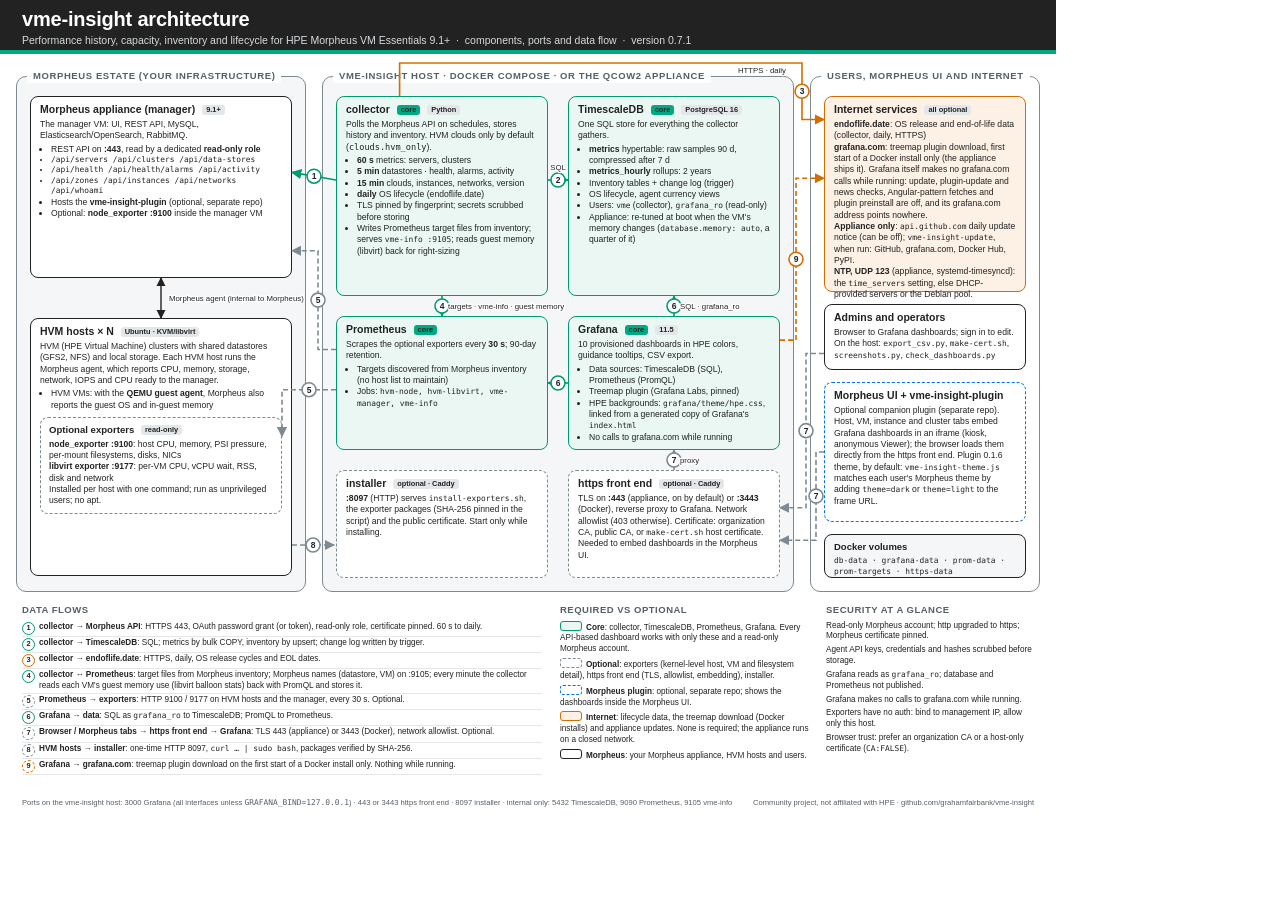
==== commit e26cb97c: "Release 0.7.1: memory right-sizing, calmer colors, version in Grafana, treemap click fix - VME Virtu" ====
--- a/docs/architecture/architecture.html
+++ b/docs/architecture/architecture.html
@@ -58,7 +58,7 @@
 <body>
 <div class="hbar"></div>
 <h1>vme-insight architecture</h1>
-<div class="sub">Performance history, capacity, inventory and lifecycle for HPE Morpheus VM Essentials 9.1+ &nbsp;·&nbsp; components, ports and data flow &nbsp;·&nbsp; version 0.7.0</div>
+<div class="sub">Performance history, capacity, inventory and lifecycle for HPE Morpheus VM Essentials 9.1+ &nbsp;·&nbsp; components, ports and data flow &nbsp;·&nbsp; version 0.7.1</div>
 
 <!-- ============================== zones -->
 <div class="zone" style="left:16px; top:76px; width:290px; height:516px;"><div class="zt">Morpheus estate (your infrastructure)</div></div>
@@ -104,7 +104,7 @@
     <li><b>15 min</b> clouds, instances, networks, version</li>
     <li><b>daily</b> OS lifecycle (endoflife.date)</li>
     <li>TLS pinned by fingerprint; secrets scrubbed before storing</li>
-    <li>Writes Prometheus target files from inventory; serves <span class="mono">vme-info :9105</span></li>
+    <li>Writes Prometheus target files from inventory; serves <span class="mono">vme-info :9105</span>; reads guest memory (libvirt) back for right-sizing</li>
   </ul>
 </div>
 
@@ -207,7 +207,7 @@
     <tr><td class="n"><span class="dot">1</span></td><td><b>collector → Morpheus API</b>: HTTPS 443, OAuth password grant (or token), read-only role, certificate pinned. 60 s to daily.</td></tr>
     <tr><td class="n"><span class="dot">2</span></td><td><b>collector → TimescaleDB</b>: SQL; metrics by bulk COPY, inventory by upsert; change log written by trigger.</td></tr>
     <tr><td class="n"><span class="dot x">3</span></td><td><b>collector → endoflife.date</b>: HTTPS, daily, OS release cycles and EOL dates.</td></tr>
-    <tr><td class="n"><span class="dot">4</span></td><td><b>collector → Prometheus</b>: target files from Morpheus inventory; Morpheus names (datastore, VM) on :9105.</td></tr>
+    <tr><td class="n"><span class="dot">4</span></td><td><b>collector ↔ Prometheus</b>: target files from Morpheus inventory; Morpheus names (datastore, VM) on :9105; every minute the collector reads each VM's guest memory use (libvirt balloon stats) back with PromQL and stores it.</td></tr>
     <tr><td class="n"><span class="dot o">5</span></td><td><b>Prometheus → exporters</b>: HTTP 9100 / 9177 on HVM hosts and the manager, every 30 s. Optional.</td></tr>
     <tr><td class="n"><span class="dot">6</span></td><td><b>Grafana → data</b>: SQL as <span class="mono">grafana_ro</span> to TimescaleDB; PromQL to Prometheus.</td></tr>
     <tr><td class="n"><span class="dot o">7</span></td><td><b>Browser / Morpheus tabs → https front end → Grafana</b>: TLS 443 (appliance) or 3443 (Docker), network allowlist. Optional.</td></tr>
@@ -294,7 +294,7 @@
   t.setAttribute('text-anchor', 'end'); t.setAttribute('class', 'lbl'); t.textContent = 'HTTPS · daily'; svg.appendChild(t);
 })();
 // 4 collector -> Prometheus (targets)
-flow(['collector:b:0.5', 'prom:t:0.5'], 4, 'core', 0, ['targets · vme-info', 6, 3, 'start']);
+flow(['collector:b:0.5', 'prom:t:0.5'], 4, 'core', 0, ['targets · vme-info · guest memory', 6, 3, 'start']);
 // 5 Prometheus -> exporters on HVM hosts, and -> manager node_exporter
 flow(['prom:l:0.55', () => [X('exporters','r')[0] + 0, anchor('prom:l:0.55')[1]], 'exporters:r:0.2'], 5, 'opt', 0);
 flow(['prom:l:0.25', () => [318, anchor('prom:l:0.25')[1]], () => [318, anchor('manager:r:0.85')[1]], 'manager:r:0.85'], 5, 'opt', 1);
